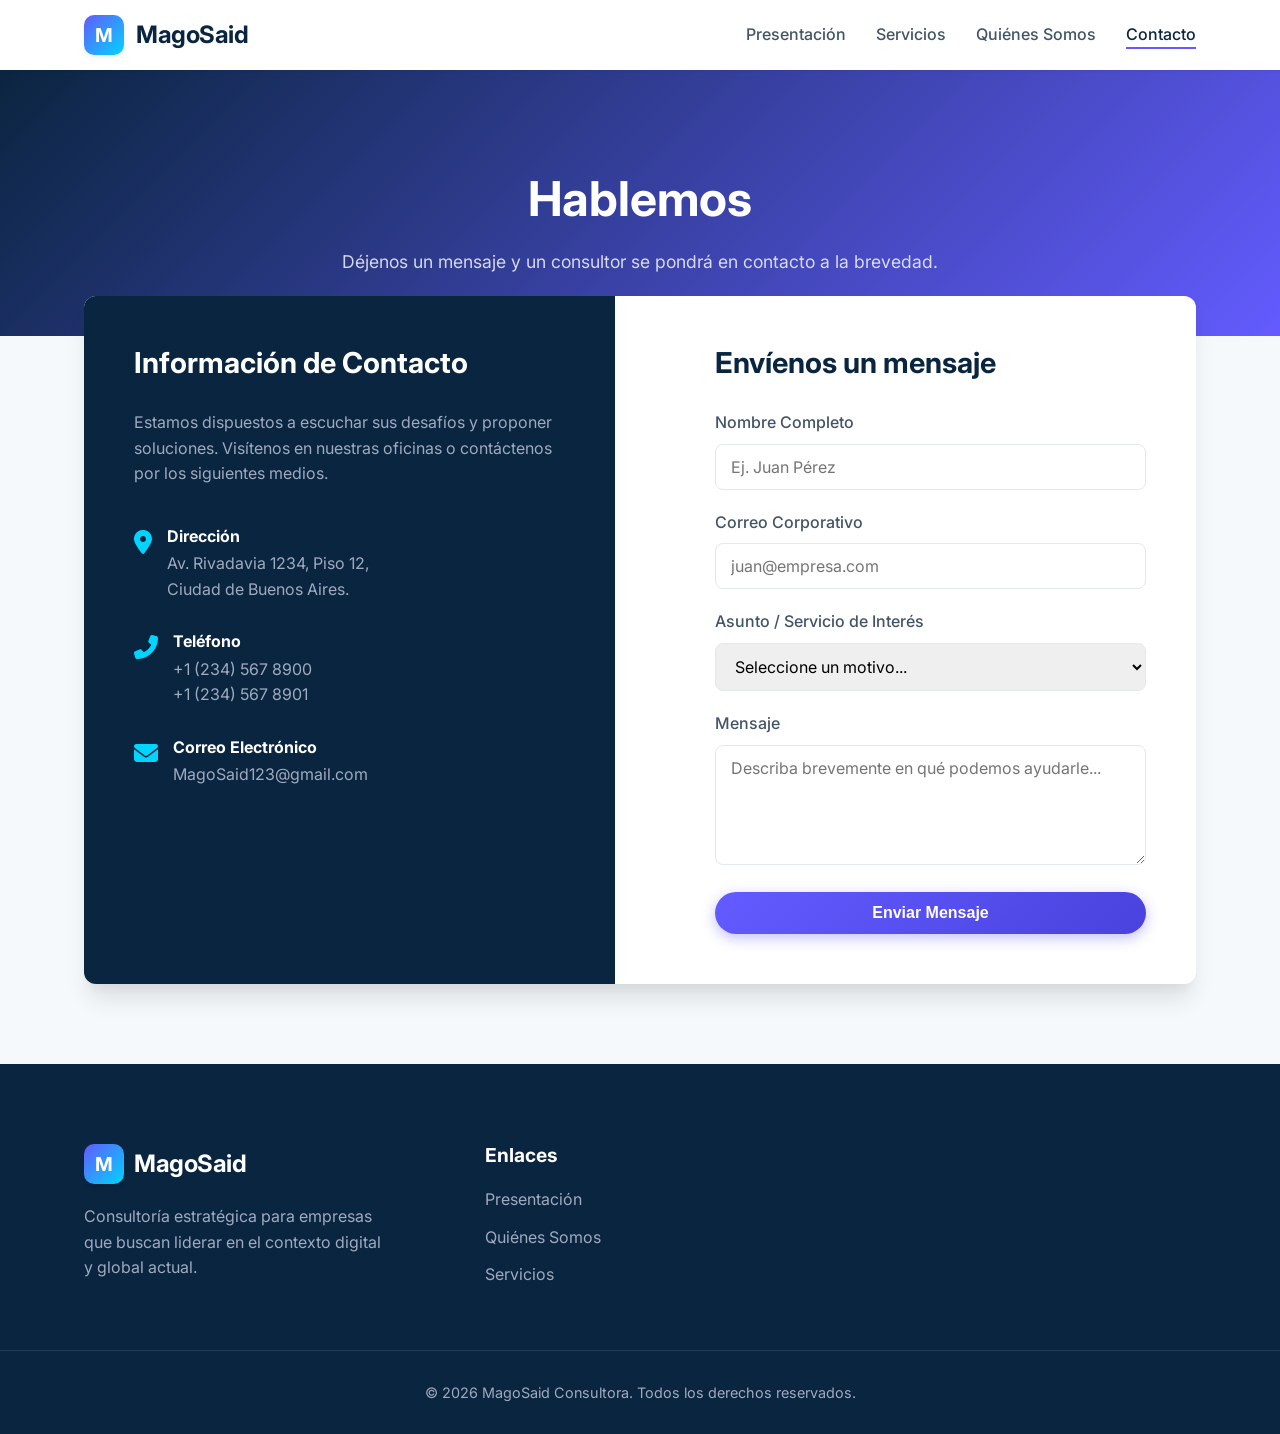
==== contacto.html @ eea56a54 "toda la pagina cargada" ====
<!DOCTYPE html>
<html lang="es">
<head>
    <meta charset="UTF-8">
    <meta name="viewport" content="width=device-width, initial-scale=1.0">
    <title>Contacto | MagoSaid</title>
    <link rel="stylesheet" href="https://cdnjs.cloudflare.com/ajax/libs/font-awesome/6.4.0/css/all.min.css">
    <link rel="stylesheet" href="styles.css">
    <style>
        .page-header {
            background: linear-gradient(135deg, var(--primary) 0%, var(--secondary) 100%);
            color: white;
            padding: 100px 0 60px;
            text-align: center;
        }
        .page-title {
            color: white;
            font-size: 3rem;
            margin-bottom: 20px;
        }
        
        /* Form Styles */
        .contact-container {
            display: grid;
            grid-template-columns: 1fr 1fr;
            gap: 50px;
            background: white;
            border-radius: var(--border-radius);
            box-shadow: var(--shadow-lg);
            overflow: hidden;
            margin-top: -40px;
            position: relative;
            z-index: 10;
        }
        .contact-info-panel {
            background-color: var(--primary);
            color: white;
            padding: 50px;
        }
        .contact-info-panel h3 {
            color: white;
            margin-bottom: 30px;
            font-size: 1.8rem;
        }
        .contact-info-item {
            display: flex;
            align-items: flex-start;
            gap: 15px;
            margin-bottom: 30px;
        }
        .contact-info-item i {
            font-size: 1.5rem;
            color: var(--accent);
            margin-top: 3px;
        }
        .contact-form-panel {
            padding: 50px;
        }
        .contact-form-panel h3 {
            margin-bottom: 30px;
            font-size: 1.8rem;
        }
        .form-group {
            margin-bottom: 20px;
        }
        .form-label {
            display: block;
            margin-bottom: 8px;
            font-weight: 500;
            color: var(--text-main);
        }
        .form-control {
            width: 100%;
            padding: 12px 15px;
            border: 1px solid #E2E8F0;
            border-radius: 8px;
            font-family: inherit;
            font-size: 1rem;
            transition: var(--transition-fast);
        }
        .form-control:focus {
            outline: none;
            border-color: var(--secondary);
            box-shadow: 0 0 0 3px rgba(99, 91, 255, 0.1);
        }
        textarea.form-control {
            resize: vertical;
            min-height: 120px;
        }
        
        @media (max-width: 768px) {
            .contact-container {
                grid-template-columns: 1fr;
            }
            .contact-info-panel, .contact-form-panel {
                padding: 30px;
            }
        }
    </style>
</head>
<body>

    <!-- Cabecera -->
    <header class="header">
        <div class="container nav-container">
            <a href="index.html" class="logo-container">
                <div class="logo-icon">M</div>
                <div class="logo-text">MagoSaid</div>
            </a>
            <div class="menu-toggle"><i class="fas fa-bars"></i></div>
            <ul class="nav-links">
                <li><a href="index.html">Presentación</a></li>
                <li><a href="servicios.html">Servicios</a></li>
                <li><a href="nosotros.html">Quiénes Somos</a></li>
                <li><a href="contacto.html" class="active">Contacto</a></li>
            </ul>
        </div>
    </header>

    <!-- Page Header -->
    <section class="page-header">
        <div class="container">
            <h1 class="page-title">Hablemos</h1>
            <p style="color: rgba(255,255,255,0.8); font-size: 1.1rem;">Déjenos un mensaje y un consultor se pondrá en contacto a la brevedad.</p>
        </div>
    </section>

    <!-- Contenido Contacto -->
    <section class="section" style="padding-top: 0;">
        <div class="container">
            <div class="contact-container">
                <!-- Info Panel -->
                <div class="contact-info-panel">
                    <h3>Información de Contacto</h3>
                    <p style="color: #A0AABF; margin-bottom: 40px;">Estamos dispuestos a escuchar sus desafíos y proponer soluciones. Visítenos en nuestras oficinas o contáctenos por los siguientes medios.</p>
                    
                    <div class="contact-info-item">
                        <i class="fas fa-map-marker-alt"></i>
                        <div>
                            <h4 style="color: white; margin-bottom: 5px;">Dirección</h4>
                            <p style="color: #A0AABF;">Av. Rivadavia 1234, Piso 12,<br>Ciudad de Buenos Aires.</p>
                        </div>
                    </div>
                    
                    <div class="contact-info-item">
                        <i class="fas fa-phone-alt"></i>
                        <div>
                            <h4 style="color: white; margin-bottom: 5px;">Teléfono</h4>
                            <p style="color: #A0AABF;">+1 (234) 567 8900<br>+1 (234) 567 8901</p>
                        </div>
                    </div>
                    
                    <div class="contact-info-item">
                        <i class="fas fa-envelope"></i>
                        <div>
                            <h4 style="color: white; margin-bottom: 5px;">Correo Electrónico</h4>
                            <p style="color: #A0AABF;">MagoSaid123@gmail.com</p>
                        </div>
                    </div>
                </div>

                <!-- Form Panel -->
                <div class="contact-form-panel">
                    <h3>Envíenos un mensaje</h3>
                    <form action="#" method="POST" onsubmit="event.preventDefault(); alert('Formulario enviado (Simulación). Nos pondremos en contacto pronto.');">
                        <div class="form-group">
                            <label class="form-label" for="nombre">Nombre Completo</label>
                            <input type="text" id="nombre" class="form-control" placeholder="Ej. Juan Pérez" required>
                        </div>
                        
                        <div class="form-group">
                            <label class="form-label" for="email">Correo Corporativo</label>
                            <input type="email" id="email" class="form-control" placeholder="juan@empresa.com" required>
                        </div>
                        
                        <div class="form-group">
                            <label class="form-label" for="asunto">Asunto / Servicio de Interés</label>
                            <select id="asunto" class="form-control">
                                <option value="">Seleccione un motivo...</option>
                                <option value="estrategia">Consultoría Estratégica</option>
                                <option value="digital">Transformación Digital</option>
                                <option value="otros">Otros / Consulta General</option>
                            </select>
                        </div>
                        
                        <div class="form-group">
                            <label class="form-label" for="mensaje">Mensaje</label>
                            <textarea id="mensaje" class="form-control" placeholder="Describa brevemente en qué podemos ayudarle..." required></textarea>
                        </div>
                        
                        <button type="submit" class="btn btn-primary" style="width: 100%;">Enviar Mensaje</button>
                    </form>
                </div>
            </div>
        </div>
    </section>

    <!-- Pie de Página -->
    <footer class="footer">
        <div class="container footer-content">
            <div class="footer-col">
                <div class="footer-logo">
                    <div class="logo-icon">M</div>
                    <div class="logo-text">MagoSaid</div>
                </div>
                <p class="footer-desc">Consultoría estratégica para empresas que buscan liderar en el contexto digital y global actual.</p>
            </div>
            <div class="footer-col">
                <h4 class="footer-title">Enlaces</h4>
                <ul class="footer-links">
                    <li><a href="index.html">Presentación</a></li>
                    <li><a href="nosotros.html">Quiénes Somos</a></li>
                    <li><a href="servicios.html">Servicios</a></li>
                </ul>
            </div>
           
        </div>
        <div class="footer-bottom">
            <p>&copy; 2026 MagoSaid Consultora. Todos los derechos reservados.</p>
        </div>
    </footer>

    <script>
        document.querySelector('.menu-toggle').addEventListener('click', () => {
            document.querySelector('.nav-links').classList.toggle('active');
        });
    </script>
</body>
</html>
---- styles.css ----
/* ==========================================================================
   Variables Globales y Reset
   ========================================================================== */
@import url('https://fonts.googleapis.com/css2?family=Inter:wght@300;400;500;600;700&display=swap');

:root {
    /* Paleta de Colores Moderna (Corporate / Tech) */
    --primary: #0A2540;       /* Azul Profundo - Headings */
    --secondary: #635BFF;     /* Azul Vibrante - Botones/Enlaces */
    --accent: #00D4FF;        /* Cyan - Detalles/Hover */
    --text-main: #425466;     /* Gris Azulado - Texto Párrafos */
    --bg-light: #F6F9FC;      /* Gris Muy Claro - Fondo Principal */
    --bg-white: #FFFFFF;      /* Blanco - Tarjetas/Secciones */
    --footer-bg: #0A2540;     /* Footer Oscuro */
    
    /* Variables de Diseño */
    --border-radius: 12px;
    --transition-fast: 0.2s ease;
    --transition-smooth: all 0.3s cubic-bezier(0.25, 0.8, 0.25, 1);
    
    /* Sombras Elevadas (Apple/Stripe Style) */
    --shadow-sm: 0 4px 6px -1px rgba(0, 0, 0, 0.05), 0 2px 4px -1px rgba(0, 0, 0, 0.03);
    --shadow-md: 0 10px 15px -3px rgba(0, 0, 0, 0.08), 0 4px 6px -2px rgba(0, 0, 0, 0.04);
    --shadow-lg: 0 20px 25px -5px rgba(0, 0, 0, 0.1), 0 10px 10px -5px rgba(0, 0, 0, 0.04);
}

* {
    margin: 0;
    padding: 0;
    box-sizing: border-box;
}

body {
    font-family: 'Inter', sans-serif;
    background-color: var(--bg-light);
    color: var(--text-main);
    line-height: 1.6;
    overflow-x: hidden;
    display: flex;
    flex-direction: column;
    min-height: 100vh;
}

h1, h2, h3, h4, h5, h6 {
    color: var(--primary);
    font-weight: 700;
    line-height: 1.2;
}

a {
    text-decoration: none;
    color: var(--secondary);
    transition: var(--transition-fast);
}

a:hover {
    color: var(--accent);
}

ul {
    list-style: none;
}

img {
    max-width: 100%;
    height: auto;
    display: block;
}

/* ==========================================================================
   Componentes Globales (Botones, Contenedores)
   ========================================================================== */
.container {
    width: 90%;
    max-width: 1200px;
    margin: 0 auto;
    padding: 0 20px;
}

.btn {
    display: inline-block;
    padding: 12px 28px;
    border-radius: 50px;
    font-weight: 600;
    text-align: center;
    cursor: pointer;
    transition: var(--transition-smooth);
    border: none;
    font-size: 1rem;
}

.btn-primary {
    background: linear-gradient(135deg, var(--secondary) 0%, #4A42DD 100%);
    color: white;
    box-shadow: 0 4px 14px 0 rgba(99, 91, 255, 0.39);
}

.btn-primary:hover {
    transform: translateY(-2px);
    box-shadow: 0 6px 20px rgba(99, 91, 255, 0.4);
    color: white;
}

.btn-secondary {
    background-color: transparent;
    color: var(--primary);
    border: 2px solid var(--primary);
}

.btn-secondary:hover {
    background-color: var(--primary);
    color: white;
}

.section {
    padding: 80px 0;
}

.section-title {
    text-align: center;
    font-size: 2.5rem;
    margin-bottom: 20px;
}

.section-subtitle {
    text-align: center;
    max-width: 600px;
    margin: 0 auto 50px auto;
    font-size: 1.1rem;
    color: var(--text-main);
}

/* ==========================================================================
   Header & Navegación
   ========================================================================== */
.header {
    background-color: rgba(255, 255, 255, 0.95);
    backdrop-filter: blur(10px);
    position: sticky;
    top: 0;
    z-index: 1000;
    box-shadow: 0 1px 3px rgba(0,0,0,0.05);
    padding: 15px 0;
}

.nav-container {
    display: flex;
    justify-content: space-between;
    align-items: center;
}

.logo-container {
    display: flex;
    align-items: center;
    gap: 12px;
}

.logo-icon {
    width: 40px;
    height: 40px;
    background: linear-gradient(135deg, var(--secondary) 0%, var(--accent) 100%);
    border-radius: 10px;
    display: flex;
    align-items: center;
    justify-content: center;
    color: white;
    font-weight: bold;
    font-size: 1.2rem;
    box-shadow: var(--shadow-sm);
}

.logo-text {
    font-size: 1.5rem;
    font-weight: 700;
    color: var(--primary);
    letter-spacing: -0.5px;
}

.nav-links {
    display: flex;
    gap: 30px;
}

.nav-links li a {
    color: var(--text-main);
    font-weight: 500;
    position: relative;
    padding: 5px 0;
}

.nav-links li a::after {
    content: '';
    position: absolute;
    width: 0;
    height: 2px;
    bottom: 0;
    left: 0;
    background-color: var(--secondary);
    transition: width 0.3s ease;
}

.nav-links li a:hover::after,
.nav-links li a.active::after {
    width: 100%;
}

.nav-links li a:hover,
.nav-links li a.active {
    color: var(--primary);
}

.menu-toggle {
    display: none;
    font-size: 1.5rem;
    cursor: pointer;
    color: var(--primary);
}

/* ==========================================================================
   Hero Section (Index)
   ========================================================================== */
.hero {
    padding: 120px 0 100px;
    background: linear-gradient(180deg, var(--bg-light) 0%, rgba(255,255,255,1) 100%);
    position: relative;
    overflow: hidden;
}

.hero::before {
    content: '';
    position: absolute;
    top: -10%;
    right: -5%;
    width: 500px;
    height: 500px;
    background: radial-gradient(circle, rgba(0, 212, 255, 0.1) 0%, rgba(255,255,255,0) 70%);
    border-radius: 50%;
    z-index: 0;
}

.hero-content {
    display: flex;
    align-items: center;
    justify-content: space-between;
    gap: 50px;
    position: relative;
    z-index: 1;
}

.hero-text {
    flex: 1;
    max-width: 600px;
}

.hero-title {
    font-size: 4rem;
    margin-bottom: 24px;
    letter-spacing: -1px;
}

.hero-title span {
    color: var(--secondary);
}

.hero-subtitle {
    font-size: 1.25rem;
    margin-bottom: 40px;
    color: var(--text-main);
}

.hero-buttons {
    display: flex;
    gap: 20px;
}

.hero-image {
    flex: 1;
    display: flex;
    justify-content: center;
    position: relative;
}

.hero-image img {
    border-radius: var(--border-radius);
    box-shadow: var(--shadow-lg);
    animation: floating 6s ease-in-out infinite;
}

@keyframes floating {
    0% { transform: translateY(0px); }
    50% { transform: translateY(-20px); }
    100% { transform: translateY(0px); }
}

/* ==========================================================================
   Features / Presentación Breve (Index)
   ========================================================================== */
.features {
    background-color: var(--bg-white);
}

.features-grid {
    display: grid;
    grid-template-columns: repeat(auto-fit, minmax(300px, 1fr));
    gap: 30px;
    margin-top: 50px;
}

.feature-card {
    padding: 40px 30px;
    background: var(--bg-light);
    border-radius: var(--border-radius);
    transition: var(--transition-smooth);
    box-shadow: var(--shadow-sm);
}

.feature-card:hover {
    transform: translateY(-10px);
    box-shadow: var(--shadow-md);
    background: white;
}

.feature-icon {
    width: 60px;
    height: 60px;
    background: rgba(99, 91, 255, 0.1);
    color: var(--secondary);
    border-radius: 12px;
    display: flex;
    align-items: center;
    justify-content: center;
    font-size: 1.8rem;
    margin-bottom: 24px;
    transition: var(--transition-smooth);
}

.feature-card:hover .feature-icon {
    background: var(--secondary);
    color: white;
}

.feature-title {
    font-size: 1.5rem;
    margin-bottom: 15px;
}

/* ==========================================================================
   Footer
   ========================================================================== */
.footer {
    background-color: var(--footer-bg);
    color: white;
    padding: 80px 0 30px;
    margin-top: auto;
}

.footer-content {
    display: grid;
    grid-template-columns: 2fr 1fr 1fr 1.5fr;
    gap: 40px;
    margin-bottom: 50px;
}

.footer-logo {
    display: flex;
    align-items: center;
    gap: 10px;
    margin-bottom: 20px;
}

.footer-logo .logo-text {
    color: white;
}

.footer-desc {
    color: #A0AABF;
    max-width: 300px;
}

.footer-title {
    color: white;
    font-size: 1.2rem;
    margin-bottom: 20px;
}

.footer-links li {
    margin-bottom: 12px;
}

.footer-links a {
    color: #A0AABF;
}

.footer-links a:hover {
    color: var(--accent);
    padding-left: 5px;
}

.footer-bottom {
    text-align: center;
    padding-top: 30px;
    border-top: 1px solid rgba(255,255,255,0.1);
    color: #A0AABF;
    font-size: 0.9rem;
}

/* ==========================================================================
   Responsive Design
   ========================================================================== */
@media (max-width: 992px) {
    .hero-content {
        flex-direction: column;
        text-align: center;
    }
    .hero-text {
        margin: 0 auto;
    }
    .hero-buttons {
        justify-content: center;
    }
    .hero-title {
        font-size: 3rem;
    }
    .footer-content {
        grid-template-columns: 1fr 1fr;
    }
}

@media (max-width: 768px) {
    .nav-links {
        display: none; /* En un escenario real, esto se manejaría con JS para un menú hamburguesa */
        flex-direction: column;
        position: absolute;
        top: 70px;
        left: 0;
        width: 100%;
        background: white;
        padding: 20px;
        box-shadow: var(--shadow-md);
    }
    
    .nav-links.active {
        display: flex;
    }

    .menu-toggle {
        display: block;
    }

    .hero-title {
        font-size: 2.5rem;
    }

    .footer-content {
        grid-template-columns: 1fr;
    }
}
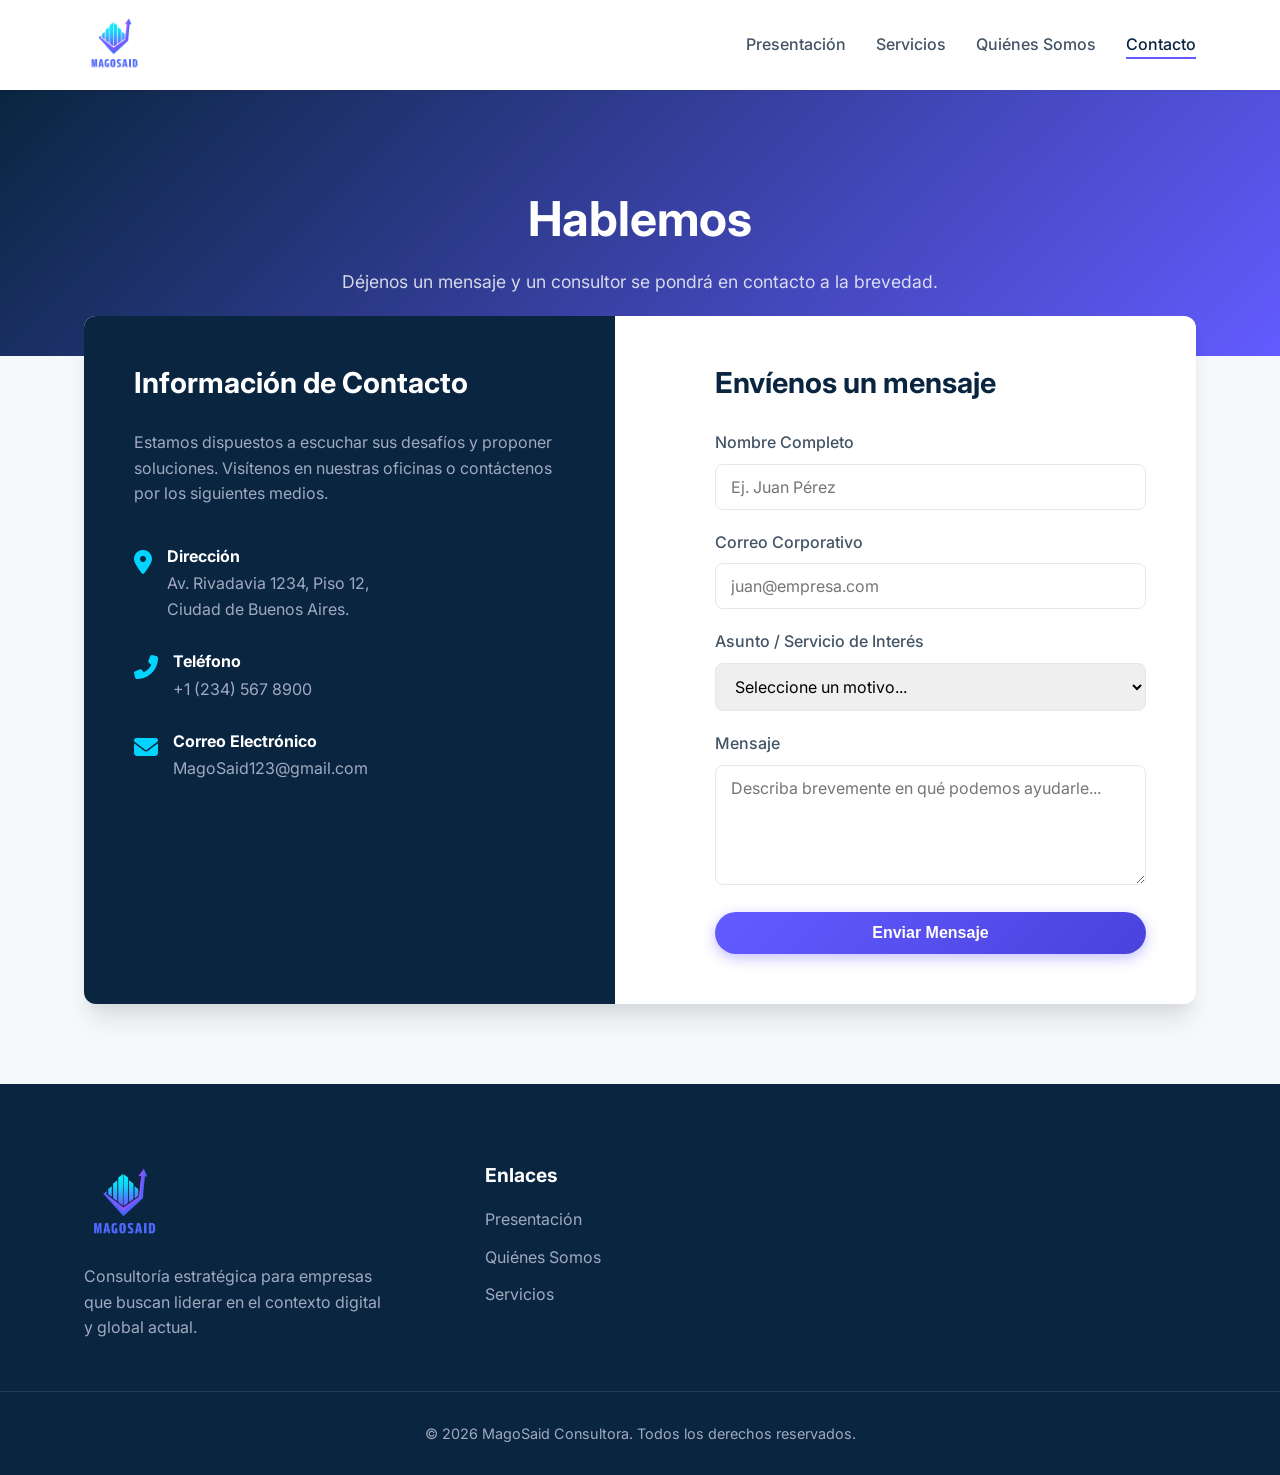
==== commit 91514934: "arreglasos del logo" ====
--- a/contacto.html
+++ b/contacto.html
@@ -104,8 +104,7 @@
     <header class="header">
         <div class="container nav-container">
             <a href="index.html" class="logo-container">
-                <div class="logo-icon">M</div>
-                <div class="logo-text">MagoSaid</div>
+                <img src="logo-magosaid.png" alt="MagoSaid Logo" class="logo-img">
             </a>
             <div class="menu-toggle"><i class="fas fa-bars"></i></div>
             <ul class="nav-links">
@@ -146,7 +145,7 @@
                         <i class="fas fa-phone-alt"></i>
                         <div>
                             <h4 style="color: white; margin-bottom: 5px;">Teléfono</h4>
-                            <p style="color: #A0AABF;">+1 (234) 567 8900<br>+1 (234) 567 8901</p>
+                            <p style="color: #A0AABF;">+1 (234) 567 8900<br></p>
                         </div>
                     </div>
                     
@@ -200,8 +199,7 @@
         <div class="container footer-content">
             <div class="footer-col">
                 <div class="footer-logo">
-                    <div class="logo-icon">M</div>
-                    <div class="logo-text">MagoSaid</div>
+                    <img src="logo-magosaid.png" alt="MagoSaid Logo" class="logo-img">
                 </div>
                 <p class="footer-desc">Consultoría estratégica para empresas que buscan liderar en el contexto digital y global actual.</p>
             </div>
--- a/styles.css
+++ b/styles.css
@@ -155,25 +155,15 @@
     gap: 12px;
 }
 
-.logo-icon {
-    width: 40px;
-    height: 40px;
-    background: linear-gradient(135deg, var(--secondary) 0%, var(--accent) 100%);
-    border-radius: 10px;
-    display: flex;
-    align-items: center;
-    justify-content: center;
-    color: white;
-    font-weight: bold;
-    font-size: 1.2rem;
-    box-shadow: var(--shadow-sm);
-}
-
-.logo-text {
-    font-size: 1.5rem;
-    font-weight: 700;
-    color: var(--primary);
-    letter-spacing: -0.5px;
+.logo-img {
+    height: 60px;
+    width: auto;
+    object-fit: contain;
+    transition: var(--transition-fast);
+}
+
+.logo-container:hover .logo-img {
+    transform: scale(1.05);
 }
 
 .nav-links {
@@ -364,12 +354,11 @@
 .footer-logo {
     display: flex;
     align-items: center;
-    gap: 10px;
     margin-bottom: 20px;
 }
 
-.footer-logo .logo-text {
-    color: white;
+.footer-logo .logo-img {
+    height: 80px;
 }
 
 .footer-desc {
